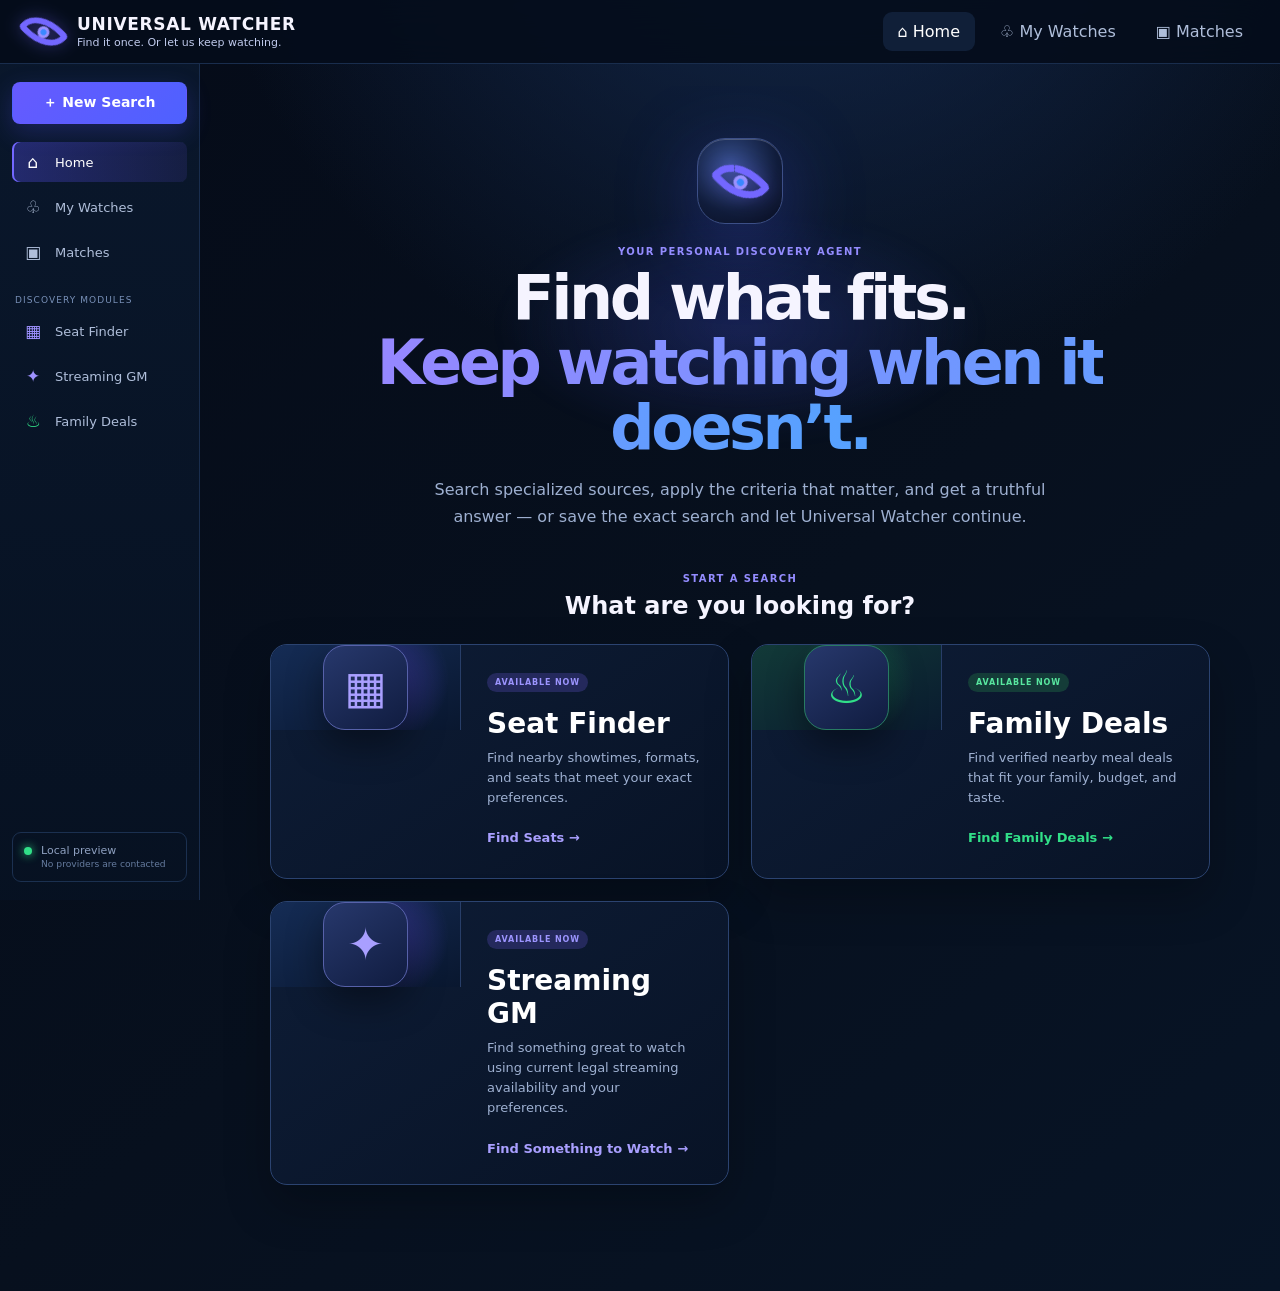
==== web/index.html @ 1ffe2b26 "Bust stale Family Deals frontend cache" ====
<!doctype html>
<html lang="en">
<head>
  <meta charset="utf-8"><meta name="viewport" content="width=device-width, initial-scale=1">
  <meta name="description" content="Universal Watcher — find it once, or let us keep watching"><title>Universal Watcher</title>
  <link rel="stylesheet" href="styles.css"><script src="app.js?v=20261004-2100" defer></script>
</head>
<body>
  <a class="skip-link" href="#main-content">Skip to main content</a>
  <header class="topbar">
    <button class="brand" type="button" data-view="home" aria-label="Universal Watcher home"><span class="eye-mark" aria-hidden="true"><span></span></span><span><strong>UNIVERSAL WATCHER</strong><small>Find it once. Or let us keep watching.</small></span></button>
    <nav class="topnav" aria-label="Primary navigation"><button class="topnav-item is-active" type="button" data-view="home">⌂ Home</button><button class="topnav-item" type="button" data-view="watches">♧ My Watches</button><button class="topnav-item" type="button" data-view="matches">▣ Matches</button></nav>
    <button class="icon-button mobile-menu" type="button" aria-label="Open navigation" data-mobile-menu>☰</button>
  </header>
  <div class="app-shell">
    <aside class="sidebar" aria-label="Module navigation">
      <button class="button button-primary new-watch" type="button" data-view="home">＋ New Search</button>
      <nav class="side-links" aria-label="Views"><button class="side-link is-active" type="button" data-view="home"><span>⌂</span> Home</button><button class="side-link" type="button" data-view="watches"><span>♧</span> My Watches</button><button class="side-link" type="button" data-view="matches"><span>▣</span> Matches</button></nav>
      <p class="side-label">DISCOVERY MODULES</p>
      <nav class="side-links module-links" aria-label="Discovery modules"><button class="side-link" type="button" data-view="movies"><span class="module-glyph movie-glyph">▦</span> Seat Finder</button><button class="side-link" type="button" data-view="movie-gm"><span class="module-glyph movie-glyph">✦</span> Streaming GM</button><button class="side-link" type="button" data-view="family-deals"><span class="module-glyph family-glyph">♨</span> Family Deals</button></nav>
      <div class="sidebar-note"><span class="status-dot"></span><span>Local preview<br><small>No providers are contacted</small></span></div>
    </aside>
    <main id="main-content" class="main-content">
      <section class="view is-visible" data-page="home" aria-labelledby="home-title">
        <div class="home-hero"><div class="hero-orb" aria-hidden="true"><span class="eye-mark"><span></span></span></div><p class="eyebrow">YOUR PERSONAL DISCOVERY AGENT</p><h1 id="home-title">Find what fits.<br><span>Keep watching when it doesn’t.</span></h1><p>Search specialized sources, apply the criteria that matter, and get a truthful answer — or save the exact search and let Universal Watcher continue.</p></div>
        <section class="home-modules" aria-labelledby="choose-module-title"><div class="section-heading centered"><p class="eyebrow">START A SEARCH</p><h2 id="choose-module-title">What are you looking for?</h2></div><div class="home-module-grid">
          <button class="home-module-card movies-card" type="button" data-view="movies"><span class="home-module-art" aria-hidden="true"><span class="film-icon">▦</span></span><span class="home-module-copy"><span class="availability">AVAILABLE NOW</span><strong>Seat Finder</strong><small>Find nearby showtimes, formats, and seats that meet your exact preferences.</small><b>Find Seats <span>→</span></b></span></button>
          <button class="home-module-card deals-card" type="button" data-view="family-deals"><span class="home-module-art" aria-hidden="true"><span class="deal-icon">♨</span></span><span class="home-module-copy"><span class="availability">AVAILABLE NOW</span><strong>Family Deals</strong><small>Find verified nearby meal deals that fit your family, budget, and taste.</small><b>Find Family Deals <span>→</span></b></span></button>
          <button class="home-module-card streaming-gm-card" type="button" data-view="movie-gm"><span class="home-module-art" aria-hidden="true"><span class="film-icon">✦</span></span><span class="home-module-copy"><span class="availability">AVAILABLE NOW</span><strong>Streaming GM</strong><small>Find something great to watch using current legal streaming availability and your preferences.</small><b>Find Something to Watch <span>→</span></b></span></button>
        </div></section>
        <section id="home-watch-section" class="conditional-section" hidden aria-labelledby="home-watches-title"><div class="section-heading"><p class="eyebrow">STILL LOOKING</p><h2 id="home-watches-title">Active Watches</h2></div><div id="home-watch-list" class="compact-list"></div></section>
        <section id="home-result-section" class="conditional-section" hidden aria-labelledby="home-results-title"><div class="section-heading"><p class="eyebrow">JUST FOUND</p><h2 id="home-results-title">Recent Results</h2></div><div id="home-result-list" class="compact-list"></div></section>
      </section>
      <section class="view" data-page="movie-gm" aria-labelledby="movie-gm-page-title">
  <header class="page-header"><span class="page-icon movie-glyph">✦</span><div><p class="eyebrow">STREAMING GM</p><h1 id="movie-gm-page-title">Streaming GM</h1><p>Find something great to watch. Movie GM ranks legal streaming options using quality, household fit, availability, and your feedback.</p></div></header>
  <section class="movie-gm-panel" aria-labelledby="movie-gm-title">
  <div class="movie-gm-heading"><div><p class="eyebrow">STREAMING GM</p><h2 id="movie-gm-title">Find something to watch</h2><p>Search current legal streaming offers, apply household fit, and separate confirmed upcoming releases.</p></div><div class="movie-gm-modes" role="group" aria-label="Movie search mode"><button type="button" class="gm-mode is-active" data-gm-mode="everyone">Everyone</button><button type="button" class="gm-mode" data-gm-mode="kids">Kids</button><button type="button" class="gm-mode" data-gm-mode="tonight">Tonight</button></div></div>
  <form id="movie-gm-form" class="movie-gm-search">
    <button class="button button-primary gm-pick-button" type="submit">✦ &nbsp; Find Me Something Good</button>
    <details class="gm-specific-search">
      <summary>Looking for something specific?</summary>
      <div class="gm-specific-row">
        <label class="field icon-field"><span>⌕</span><input id="movie-gm-query" type="search" placeholder="Movie title, actor, genre, or keyword" aria-label="Specific movie search"></label>
        <button class="button button-outline" type="submit">Search</button>
      </div>
    </details>
  </form>
  <details class="gm-household-settings">
    <summary><span>⚙ Household &amp; learning</span><small>Optional. Movie GM learns from your feedback.</small></summary>
    <div class="gm-household-body">
      <div class="gm-learning-summary" id="gm-learning-summary">No feedback yet. Rate a movie after a recommendation and Movie GM will learn from it.</div>
      <form id="gm-viewer-form" class="gm-viewer-form">
        <div class="gm-viewer-grid">
          <label class="field">Name<input id="gm-viewer-name" type="text" maxlength="120" placeholder="e.g. Adult 1"></label>
          <label class="field">Weight<input id="gm-viewer-weight" type="number" min="0" max="10" step="0.1" value="1"></label>
          <label class="field gm-span-2">Likes / genres<input id="gm-viewer-preferred-genres" type="text" placeholder="Comedy, animation, adventure"></label>
          <label class="field gm-span-2">Avoids / genres<input id="gm-viewer-disliked-genres" type="text" placeholder="Horror, very scary"></label>
          <label class="field gm-span-2">Likes / keywords<input id="gm-viewer-preferred-keywords" type="text" placeholder="superheroes, animals, racing"></label>
          <label class="field gm-span-2">Avoids / keywords<input id="gm-viewer-disliked-keywords" type="text" placeholder="gore, bleak"></label>
          <label class="field">Min runtime<input id="gm-viewer-runtime-min" type="number" min="1" max="600" placeholder="Optional"></label>
          <label class="field">Max runtime<input id="gm-viewer-runtime-max" type="number" min="1" max="600" placeholder="Optional"></label>
        </div>
        <button class="button button-outline" type="submit">Save household profile</button>
      </form>
      <div id="gm-viewer-list" class="gm-viewer-list"></div>
    </div>
  </details>
  <div id="movie-gm-status" class="movie-gm-status" role="status" aria-live="polite">Ready. Let Streaming GM find something for you.</div>
  <section id="movie-gm-results" class="movie-gm-results" hidden aria-live="polite"></section>
</section>
        
</section>
<section class="view" data-page="movies" aria-labelledby="movies-title">
        <header class="page-header"><span class="page-icon movie-glyph">▦</span><div><h1 id="movies-title">Seat Finder</h1><p>Find showtimes, formats, and seats that meet your exact preferences.</p></div><button class="button button-quiet how-button" type="button" data-help>ⓘ &nbsp; How It Works</button></header>
        <div id="movie-preview-banner" class="offline-banner" role="status"><span>◷</span><div><strong>Preview mode — theater search is separate from Movie GM</strong><small>The Movie GM streaming engine can run independently. AMC theater search remains a separate provider path.</small></div></div><form id="movie-search-form" class="movie-workspace">
          <div class="movie-columns"><div class="workflow-column">
            <article class="workflow-card"><header class="workflow-heading"><span>1</span><div><h2>Choose the Movie</h2><p>Search for a movie that’s playing near you.</p></div></header><div class="input-action-row"><label class="field icon-field"><span>⌕</span><input id="movie-title" name="movie" value="The Odyssey" autocomplete="off" aria-label="Movie title"></label><button class="button button-outline" type="button" data-preview-action="movies">⌕ &nbsp; Find Movies</button></div><div class="selection-preview"><div class="poster-placeholder" aria-hidden="true">THE<br>ODYSSEY</div><div><strong id="selected-movie-title">The Odyssey</strong><span class="now-badge">Title entered</span><small>Editable title · fuzzy matching stays in the protected engine</small></div></div></article>
            <article class="workflow-card"><header class="workflow-heading"><span>2</span><div><h2>Choose Where</h2><p>Find theaters near a location and select which ones to search.</p></div></header><div class="input-action-row"><label class="field icon-field"><span>⌖</span><input id="movie-location" name="location" value="West Hills, CA" aria-label="Location"></label><button class="button button-outline" type="button" data-location>⌖ &nbsp; Use My Location</button></div><div class="two-fields"><label>Radius<select id="movie-radius" name="radius"><option>5 miles</option><option>10 miles</option><option selected>30 miles</option><option>50 miles</option></select></label><label>Format<select id="movie-format" name="format"><option selected>Any Format</option><option>IMAX</option><option>IMAX 70MM</option><option>70MM</option><option>Dolby Cinema</option><option>3D</option><option>Standard</option></select></label></div><button class="button button-wide button-outline" type="button" data-preview-action="theaters">⌕ &nbsp; Find Theaters</button><div class="theater-heading"><strong>Select Theaters <span>(4 saved locally)</span></strong><button type="button" data-select-all>☑ Select All</button></div><div class="theater-list" id="theater-list"><label><input type="checkbox" name="theaters" value="AMC Topanga 12" checked><span>AMC Topanga 12</span><small>0.8 mi</small></label><label><input type="checkbox" name="theaters" value="AMC Fallbrook 7" checked><span>AMC Fallbrook 7</span><small>3.2 mi</small></label><label><input type="checkbox" name="theaters" value="AMC Burbank 16" checked><span>AMC Burbank 16</span><small>16.4 mi</small></label><label><input type="checkbox" name="theaters" value="AMC Universal CityWalk 19" checked><span>AMC Universal CityWalk 19</span><small>18.4 mi</small></label></div></article>
          </div><div class="workflow-column">
            <article class="workflow-card"><header class="workflow-heading"><span>3</span><div><h2>Choose When</h2><p>Pick the dates and time window to check.</p></div></header><fieldset class="radio-stack" id="date-mode"><legend class="sr-only">Date mode</legend><label><input type="radio" name="date-mode" value="Today"> Today</label><label><input type="radio" name="date-mode" value="Tomorrow"> Tomorrow</label><label><input type="radio" name="date-mode" value="Next best available" checked> Next best available date</label><label class="radio-with-field"><input type="radio" name="date-mode" value="Specific date"> Specific date <input type="date" id="specific-date" aria-label="Specific date"></label><label class="radio-with-range"><input type="radio" name="date-mode" value="Date range"> Date range <span><input type="date" id="date-from" aria-label="Date range start"><input type="date" id="date-to" aria-label="Date range end"></span></label></fieldset><div class="time-fields"><label>After<input id="earliest-time" type="time" value="13:00"></label><label>Before<input id="latest-time" type="time" value="19:15"></label></div></article>
            <article class="workflow-card"><header class="workflow-heading"><span>4</span><div><h2>Seat Preferences</h2><p>Tell us what makes a good seat for you.</p></div></header><div class="two-fields"><label>Seats together<select id="seat-count"><option>1</option><option>2</option><option>3</option><option selected>4</option><option>5</option><option>6</option><option>7</option><option>8</option></select></label><label>Minimum row<input id="minimum-row" type="text" value="5" maxlength="3"></label></div></article>
            <article class="workflow-card more-card"><header class="workflow-heading"><span>5</span><div><h2>More Options</h2><p>Fine-tune your search (optional).</p></div></header><details><summary><span>Format Preferences</span><small>Any supported format</small></summary><p>Choose a preferred format above. The protected engine keeps its exact format classification.</p></details><details><summary><span>Priorities</span><small>Better row, time, distance, center</small></summary><div class="priority-grid"><label><input type="checkbox" checked> Prefer better rows</label><label><input type="checkbox" checked> Prefer center seats</label><label><input type="checkbox" checked> Prefer earlier times</label><label><input type="checkbox" checked> Prefer nearby theaters</label></div></details><details><summary><span>Advanced Options</span><small>Distance and theater exclusions</small></summary><label class="stacked-field">Exclude theaters<input id="excluded-theaters" type="text" placeholder="Optional theater names"></label></details></article>
          </div></div>
          <aside class="search-summary" aria-labelledby="summary-title"><header><h2 id="summary-title">Your Search</h2><button type="button" data-focus-first>✎ Edit</button></header><dl><div><dt>Movie</dt><dd id="summary-movie">The Odyssey</dd></div><div><dt>Location</dt><dd id="summary-location">West Hills, CA (30 miles)</dd></div><div><dt>Theaters</dt><dd id="summary-theaters">4 selected</dd></div><div><dt>Date</dt><dd id="summary-date">Next best available date</dd></div><div><dt>Time Window</dt><dd id="summary-time">1:00 PM – 7:15 PM</dd></div><div><dt>Seats</dt><dd id="summary-seats">4 together (min row 5)</dd></div><div><dt>Format</dt><dd id="summary-format">Any Format</dd></div></dl><button class="button button-primary button-wide" type="submit">⌕ &nbsp; Search for Seats</button><button class="button button-watch button-wide" type="button" data-save-watch>♧ &nbsp; Save as Watch</button><p>Save these exact criteria. No provider checks run in this preview.</p></aside>
        </form><section id="movie-preview-result" class="preview-result" hidden aria-live="polite"></section>
      </section>
      <section class="view" data-page="family-deals" aria-labelledby="deals-title">
        <header class="page-header"><span class="page-icon family-glyph">♨</span><div><h1 id="deals-title">Family Deals</h1><p>Find actual nearby meal deals for your whole party, with prices and source evidence.</p></div></header>
        <div id="family-deals-preview-banner" class="offline-banner" role="status"><span>◷</span><div><strong>Live cloud checking is not connected</strong><small>This notice disappears when the Universal Watcher production API is connected. Searches then run in the cloud, not on your phone.</small></div></div>
        <form id="deal-search-form" class="deal-workspace">
          <div class="deal-columns">
            <article class="workflow-card"><header class="workflow-heading"><span>1</span><div><h2>Where should we look?</h2><p>Search the full selected radius. Coverage will be reported when live checking is connected.</p></div></header>
              <label class="stack-label" for="deal-location">Address, city, or ZIP</label><div class="input-action-row"><input id="deal-location" name="location" type="text" autocomplete="street-address" placeholder="e.g. West Hills, CA or 91304" required><button class="button button-outline" type="button" data-deal-location>⌖ &nbsp; Use My Location</button></div>
              <label class="stack-label" for="deal-radius">Search radius</label><div class="range-row"><input id="deal-radius" name="radius_miles" type="number" min="1" step="1" value="7" required><span>miles</span><small>No arbitrary restaurant limit</small></div>
            </article>
            <article class="workflow-card"><header class="workflow-heading"><span>2</span><div><h2>Who are we feeding?</h2><p>Set the minimum number of people and your maximum total meal price.</p></div></header>
              <div class="deal-two-fields"><label>People to feed<select id="deal-party-size" name="party_size"><option>4</option><option>5</option><option>6</option><option>7</option><option>8</option><option>9</option><option>10</option></select></label><label>Maximum total price ($)<input id="deal-budget" name="max_total_price" type="number" min="0.01" step="0.01" placeholder="e.g. 50.00" required></label></div>
              <p class="field-note">A deal must have a defensible total price and enough food for everyone selected.</p>
            </article>
            <article class="workflow-card"><header class="workflow-heading"><span>3</span><div><h2>What sounds good?</h2><p>Select any combination of cuisines, or leave them all unchecked for any cuisine.</p></div></header>
              <fieldset class="cuisine-grid"><legend>Cuisine</legend><label><input type="checkbox" name="deal-cuisine" value="pizza_italian"> Pizza / Italian</label><label><input type="checkbox" name="deal-cuisine" value="mexican_latin"> Mexican / Latin</label><label><input type="checkbox" name="deal-cuisine" value="asian"> Asian</label><label><input type="checkbox" name="deal-cuisine" value="american"> American</label><label><input type="checkbox" name="deal-cuisine" value="bbq"> BBQ</label><label><input type="checkbox" name="deal-cuisine" value="mediterranean"> Mediterranean</label><label><input type="checkbox" name="deal-cuisine" value="indian"> Indian</label><label><input type="checkbox" name="deal-cuisine" value="seafood"> Seafood</label><label><input type="checkbox" name="deal-cuisine" value="other_unknown"> Other / unknown</label></fieldset>
            </article>
            <article class="workflow-card"><header class="workflow-heading"><span>4</span><div><h2>Fine-tune the search</h2><p>Restaurant type and dinner availability are checked against evidence.</p></div></header>
              <label class="stack-label" for="deal-restaurant-type">Restaurant type</label><select id="deal-restaurant-type" name="restaurant_type"><option value="any">Any</option><option value="independent_local">Independent + local</option><option value="independent">Independent only</option><option value="chains">Chains only</option></select>
              <label class="check-row"><input id="deal-open-tonight" type="checkbox" name="open_tonight"> Open tonight for dinner only</label><p class="field-note">Unknown classification or hours will be identified as uncertain, never guessed.</p>
            </article>
          </div>
          <div class="deal-actions">
            <button class="button button-primary" type="submit">⌕ &nbsp; Find Family Deals</button>
            <button class="button button-watch" type="button" data-save-deal-watch>♧ &nbsp; Save this Search</button>
          </div>
        </form>
        <section id="deal-preview-result" class="preview-result" hidden aria-live="polite"></section>
      </section>
      <section class="view" data-page="watches" aria-labelledby="watches-title"><header class="page-header"><span class="page-icon">♧</span><div><h1 id="watches-title">My Watches</h1><p>Local preview drafts of searches you configured. Scheduled checks are not running.</p></div></header><div id="watch-list" class="full-list empty-state"><span>♧</span><h2>No watches yet</h2><p>Save a search and its exact criteria will appear here as a preview draft.</p><button class="button button-primary" type="button" data-view="home">Start a Search</button></div></section>
      <section class="view" data-page="matches" aria-labelledby="matches-title"><header class="page-header"><span class="page-icon">▣</span><div><h1 id="matches-title">Matches</h1><p>Qualifying results and the evidence behind them.</p></div></header><div id="result-list" class="full-list empty-state"><span>✓</span><h2>No verified matches yet</h2><p>Nothing is invented in preview mode. Real results will appear only after a proven adapter publishes them.</p></div></section>
    </main>
  </div><div id="toast" class="toast" role="status" aria-live="polite"></div>
</body></html>
---- web/styles.css ----
:root{color-scheme:dark;--bg:#050b18;--bg2:#081426;--panel:#0b1930;--panel2:#0d1e38;--line:#20365b;--text:#f5f4ff;--muted:#9eb0d1;--purple:#7367ff;--purple2:#9c72ff;--blue:#3988ff;--green:#31df88;--green2:#163e36;--warning:#efb55a;font-family:Inter,ui-sans-serif,system-ui,-apple-system,BlinkMacSystemFont,"Segoe UI",sans-serif}*{box-sizing:border-box}html{scroll-behavior:smooth}body{margin:0;color:var(--text);background:radial-gradient(circle at 62% -15%,#152b51 0,transparent 36%),linear-gradient(140deg,var(--bg),#07101e 54%,#071426);min-height:100vh}button,input,select{font:inherit}button{cursor:pointer}.skip-link{position:fixed;left:1rem;top:-5rem;z-index:100;padding:.75rem 1rem;color:#fff;background:var(--purple);border-radius:.6rem}.skip-link:focus{top:1rem}.sr-only{position:absolute;width:1px;height:1px;padding:0;margin:-1px;overflow:hidden;clip:rect(0,0,0,0);white-space:nowrap;border:0}.topbar{position:sticky;top:0;z-index:20;display:grid;grid-template-columns:280px 1fr auto;align-items:center;height:64px;padding:0 22px;background:rgba(5,13,27,.9);border-bottom:1px solid #192d4d;backdrop-filter:blur(18px)}.brand{display:flex;align-items:center;gap:12px;padding:0;color:var(--text);background:none;border:0;text-align:left}.brand strong,.brand small{display:block}.brand strong{font-size:17px;letter-spacing:.04em}.brand small{margin-top:2px;color:#c0cbed;font-size:11px}.eye-mark{position:relative;display:block;width:43px;height:29px;border:6px solid var(--purple);border-radius:80% 12%;transform:rotate(45deg);filter:drop-shadow(0 0 8px rgba(115,103,255,.4))}.eye-mark span{position:absolute;left:50%;top:50%;width:12px;height:12px;background:var(--blue);border:3px solid #9a91ff;border-radius:50%;transform:translate(-50%,-50%)}.topnav{display:flex;justify-content:flex-end;gap:10px}.topnav-item,.side-link{color:#afbeda;background:transparent;border:0}.topnav-item{padding:10px 15px;border-radius:9px}.topnav-item:hover,.topnav-item.is-active{color:#fff;background:#101f38}.icon-button{color:#fff;background:transparent;border:1px solid var(--line);border-radius:8px}.mobile-menu{display:none;padding:8px 10px}.app-shell{display:grid;grid-template-columns:200px minmax(0,1fr);min-height:calc(100vh - 64px)}.sidebar{position:sticky;top:64px;align-self:start;display:flex;flex-direction:column;min-height:calc(100vh - 64px);padding:18px 12px;background:linear-gradient(180deg,rgba(10,24,44,.96),rgba(7,18,34,.96));border-right:1px solid #192d4d}.button{padding:11px 15px;color:#fff;border-radius:8px;border:1px solid transparent;font-weight:750;transition:.18s ease}.button:hover{transform:translateY(-1px);filter:brightness(1.1)}.button-primary{background:linear-gradient(135deg,#665aff,#4e61ff);box-shadow:0 8px 24px rgba(83,78,255,.24)}.new-watch{width:100%;font-size:14px}.side-links{display:grid;gap:5px;margin-top:18px}.side-link{display:flex;align-items:center;gap:12px;width:100%;padding:10px 11px;border-radius:7px;text-align:left;font-size:13px}.side-link>span{width:20px;font-size:17px;text-align:center}.side-link:hover,.side-link.is-active{color:#fff;background:linear-gradient(90deg,rgba(91,83,255,.32),rgba(77,66,182,.18));box-shadow:inset 2px 0 var(--purple)}.side-label{margin:23px 3px 6px;color:#7890b8;font-size:9px;letter-spacing:.12em}.module-links{margin-top:0}.module-glyph{color:#9e92ff}.family-glyph{color:var(--green)}.sidebar-note{display:flex;align-items:flex-start;gap:9px;margin-top:auto;padding:11px;color:#8ea0c0;border:1px solid #1b3050;border-radius:9px;font-size:11px}.sidebar-note small{color:#657b9f}.status-dot{width:8px;height:8px;margin-top:3px;background:var(--green);border-radius:50%;box-shadow:0 0 10px var(--green)}.main-content{min-width:0;padding:22px clamp(16px,2.2vw,34px) 54px}.view{display:none;max-width:1280px;margin:0 auto}.view.is-visible{display:block;animation:fade .2s ease}@keyframes fade{from{opacity:.4;transform:translateY(3px)}}h1,h2,p{margin-top:0}.eyebrow{margin-bottom:8px;color:#948cff;font-size:10px;font-weight:800;letter-spacing:.14em}.home-hero{position:relative;display:grid;place-items:center;min-height:330px;padding:52px 20px 38px;overflow:hidden;text-align:center}.home-hero:before{content:"";position:absolute;width:540px;height:260px;background:radial-gradient(ellipse,rgba(78,91,255,.22),transparent 64%);filter:blur(8px)}.hero-orb{position:relative;display:grid;place-items:center;width:86px;height:86px;margin-bottom:22px;background:radial-gradient(circle at 38% 30%,#334c88,#101c3b 60%,#090e22);border:1px solid #3c4f87;border-radius:28px;box-shadow:0 18px 80px rgba(74,86,255,.35),inset 0 1px rgba(255,255,255,.2)}.hero-orb .eye-mark{transform:rotate(45deg) scale(1.2)}.home-hero>*{z-index:1}.home-hero h1{margin-bottom:17px;font-size:clamp(35px,5vw,62px);line-height:1.05;letter-spacing:-.055em}.home-hero h1 span{background:linear-gradient(90deg,#9687ff,#55a2ff);-webkit-background-clip:text;color:transparent}.home-hero>p:last-child{max-width:650px;margin-bottom:0;color:var(--muted);font-size:16px;line-height:1.65}.section-heading h2{margin-bottom:0;font-size:24px}.centered{text-align:center}.home-modules{padding:5px 0 28px}.home-module-grid{display:grid;grid-template-columns:1fr 1fr;gap:22px;max-width:940px;margin:24px auto}.home-module-card{display:grid;grid-template-columns:190px 1fr;min-height:235px;padding:0;overflow:hidden;color:#fff;background:linear-gradient(145deg,rgba(14,29,55,.96),rgba(8,19,38,.96));border:1px solid #2b4370;border-radius:17px;text-align:left;box-shadow:0 20px 45px rgba(0,0,0,.25);transition:.2s ease}.home-module-card:hover{transform:translateY(-4px);border-color:#6d64ee;box-shadow:0 22px 60px rgba(35,43,112,.3)}.home-module-art{display:grid;place-items:center;background:radial-gradient(circle at 60% 40%,rgba(106,82,255,.42),transparent 52%),linear-gradient(155deg,#152c55,#09172f);border-right:1px solid #283e68}.deals-card .home-module-art{background:radial-gradient(circle at 55% 40%,rgba(45,223,136,.28),transparent 50%),linear-gradient(155deg,#123a38,#0a1b2f)}.film-icon,.deal-icon{display:grid;place-items:center;width:85px;height:85px;color:#a99fff;background:linear-gradient(145deg,#27386c,#101c40);border:1px solid #5761a9;border-radius:22px;box-shadow:0 15px 36px rgba(0,0,0,.4);font-size:45px}.deal-icon{color:var(--green);border-color:#287b62}.home-module-copy{display:flex;flex-direction:column;align-items:flex-start;padding:28px 26px}.availability{padding:5px 8px;color:#9d95ff;background:#24295c;border-radius:999px;font-size:8px;font-weight:800;letter-spacing:.11em}.deals-card .availability{color:#59e8a0;background:#143c38}.home-module-copy strong{margin-top:15px;font-size:28px}.home-module-copy small{margin:8px 0 auto;color:var(--muted);font-size:13px;line-height:1.55}.home-module-copy b{margin-top:22px;color:#a99fff;font-size:13px}.deals-card .home-module-copy b{color:var(--green)}.conditional-section{max-width:940px;margin:28px auto}.page-header{display:flex;align-items:center;gap:14px;margin-bottom:14px}.page-header h1{margin-bottom:2px;font-size:25px;letter-spacing:-.03em}.page-header p{margin:0;color:var(--muted);font-size:13px}.page-icon{display:grid;place-items:center;width:45px;height:45px;flex:0 0 auto;color:#aca1ff;background:linear-gradient(145deg,#25366c,#111f42);border:1px solid #334d80;border-radius:10px;font-size:25px;box-shadow:0 8px 20px rgba(0,0,0,.25)}.page-header .how-button{margin-left:auto}.button-quiet,.button-outline,.button-watch{color:#b9b3ff;background:#0b1830;border-color:#4a4c91}.offline-banner{display:flex;align-items:center;gap:11px;margin:0 0 12px;padding:10px 13px;color:#edc781;background:rgba(84,55,21,.22);border:1px solid #5e4829;border-radius:9px}.offline-banner>span{font-size:20px}.offline-banner strong,.offline-banner small{display:block}.offline-banner strong{font-size:12px}.offline-banner small{margin-top:2px;color:#b9a27d;font-size:10px}.movie-workspace{display:grid;grid-template-columns:minmax(0,1fr) 245px;gap:12px}.movie-columns{display:grid;grid-template-columns:1.15fr .9fr;gap:11px}.workflow-column{display:grid;align-content:start;gap:11px}.workflow-card,.search-summary,.preview-result,.coming-panel,.full-list{background:linear-gradient(145deg,rgba(12,28,52,.96),rgba(7,19,38,.97));border:1px solid #29446f;border-radius:11px;box-shadow:0 11px 28px rgba(0,0,0,.23),inset 0 1px rgba(255,255,255,.02)}.workflow-card{padding:14px}.workflow-heading{display:flex;gap:10px;align-items:flex-start;margin-bottom:12px}.workflow-heading>span{display:grid;place-items:center;width:31px;height:31px;flex:0 0 auto;color:#10132b;background:linear-gradient(145deg,#d1c8ff,#7269ff);border-radius:50%;font-weight:850;box-shadow:0 0 18px rgba(116,105,255,.35)}.workflow-heading h2{margin:2px 0 2px;font-size:14px}.workflow-heading p{margin:0;color:var(--muted);font-size:10px}.input-action-row{display:grid;grid-template-columns:1fr auto;gap:9px}.field{display:flex;align-items:center;gap:7px;padding-left:10px;background:#0d1c34;border:1px solid #365077;border-radius:7px}.field:focus-within{border-color:#8076ff;box-shadow:0 0 0 2px rgba(107,93,255,.14)}.field span{color:#b4c2df}.field input{border:0}.workflow-card input,.workflow-card select{min-width:0;padding:9px 10px;color:#e9edff;background:#0d1c34;border:1px solid #365077;border-radius:7px;outline:0}.workflow-card select{appearance:auto}.workflow-card input:focus,.workflow-card select:focus{border-color:#8178ff;box-shadow:0 0 0 2px rgba(107,93,255,.15)}.icon-field input{width:100%;padding-left:0;background:transparent}.button-outline{padding:9px 13px;font-size:11px}.selection-preview{display:flex;align-items:center;gap:11px;margin-top:10px;padding:10px;background:linear-gradient(90deg,#122341,#0c1b33);border-top:1px solid #253e65;border-radius:0 0 7px 7px}.poster-placeholder{display:grid;place-items:center;width:53px;height:70px;flex:0 0 auto;color:#d3d8e8;background:linear-gradient(#365075,#192541);border:1px solid #49648b;border-radius:5px;font-size:8px;letter-spacing:.12em;text-align:center}.selection-preview strong,.selection-preview small{display:block}.selection-preview strong{display:inline;font-size:13px}.selection-preview small{margin-top:6px;color:#91a6c9;font-size:9px}.now-badge{margin-left:8px;padding:3px 6px;color:#48e89c;background:#123c37;border-radius:999px;font-size:8px}.two-fields,.time-fields{display:grid;grid-template-columns:1fr 1fr;gap:10px;margin-top:10px}.two-fields label,.time-fields label,.stacked-field{display:grid;grid-template-columns:auto 1fr;align-items:center;gap:8px;color:#c8d2e7;font-size:10px}.two-fields select,.two-fields input,.time-fields input{width:100%}.button-wide{width:100%;margin-top:10px}.theater-heading{display:flex;justify-content:space-between;align-items:center;margin:13px 0 5px;font-size:10px}.theater-heading strong span{color:#7e94b8;font-weight:500}.theater-heading button,.search-summary header button{padding:0;color:#a69dff;background:none;border:0;font-size:9px}.theater-list{display:grid}.theater-list label{display:grid;grid-template-columns:auto 1fr auto;align-items:center;gap:8px;padding:7px 7px;color:#c6d3ea;border-bottom:1px solid rgba(39,62,98,.6);font-size:10px}.theater-list label:has(input:checked){background:linear-gradient(90deg,rgba(76,79,188,.22),transparent)}.theater-list small{color:#8ca1c4}.theater-list input{width:15px;height:15px;padding:0;accent-color:#6b63ff}.radio-stack{display:grid;gap:8px;padding:0;border:0;color:#d5def1;font-size:11px}.radio-stack>label{display:flex;align-items:center;gap:7px;min-height:21px}.radio-stack input[type=radio]{width:15px;height:15px;padding:0;accent-color:#7468ff}.radio-with-field>input:last-child{width:135px;margin-left:auto}.radio-with-range{align-items:flex-start!important}.radio-with-range>span{display:grid;gap:5px;width:135px;margin-left:auto}.radio-with-range input[type=date]{width:100%}.time-fields{margin-top:12px}.more-card details{margin-top:6px;background:#11233f;border-radius:7px}.more-card summary{display:grid;grid-template-columns:1fr auto;padding:9px 11px;font-size:10px;cursor:pointer}.more-card summary small{color:#91a4c6}.more-card details>p,.priority-grid,.stacked-field{margin:0;padding:4px 11px 11px;color:var(--muted);font-size:9px;line-height:1.5}.priority-grid{display:grid;grid-template-columns:1fr 1fr;gap:7px}.priority-grid input{padding:0;accent-color:#7468ff}.search-summary{position:sticky;top:78px;align-self:start;padding:14px}.search-summary header{display:flex;justify-content:space-between;align-items:center;padding-bottom:11px;border-bottom:1px solid #27405f}.search-summary h2{margin:0;font-size:14px}.search-summary dl{margin:0}.search-summary dl>div{position:relative;padding:10px 0 10px 22px;border-bottom:1px solid #253b5b}.search-summary dl>div:before{content:"◇";position:absolute;left:2px;top:12px;color:#958cff}.search-summary dt{color:#eef1ff;font-size:9px;font-weight:700}.search-summary dd{margin:3px 0 0;color:#9eb4db;font-size:9px;line-height:1.35}.search-summary .button{margin-top:13px}.button-watch{background:transparent}.search-summary>p{margin:9px 5px 0;color:#8fa3c5;font-size:9px;line-height:1.5;text-align:center}.preview-result{display:flex;align-items:center;gap:16px;margin-top:12px;padding:18px}.preview-result[hidden]{display:none}.preview-result h2{margin-bottom:4px}.preview-result p:last-child{margin:0;color:var(--muted);font-size:12px;line-height:1.5}.preview-result .button{margin-left:auto;flex:0 0 auto}.result-state-icon{display:grid;place-items:center;width:46px;height:46px;color:var(--warning);background:#3b2c1d;border-radius:12px}.coming-panel,.empty-state{display:grid;place-items:center;min-height:390px;padding:48px;text-align:center}.coming-panel p,.empty-state p{max-width:540px;color:var(--muted);line-height:1.65}.full-list{padding:14px}.compact-list{margin-top:12px;background:#0a182e;border:1px solid var(--line);border-radius:12px}.watch-item{display:grid;grid-template-columns:auto minmax(0,1fr) auto auto;align-items:center;gap:12px;padding:13px;border-bottom:1px solid #223957}.watch-item:last-child{border-bottom:0}.watch-item .page-icon{width:36px;height:36px;font-size:19px}.watch-item strong,.watch-item small{display:block}.watch-item strong{font-size:13px}.watch-item small{margin-top:3px;color:var(--muted);font-size:10px}.watch-status,.result-badge{padding:5px 8px;color:#aaa3ff;background:#242855;border-radius:999px;font-size:9px;font-weight:800}.watch-status-active{color:var(--green);background:var(--green2)}.watch-status-paused{color:#efc66e;background:#3b2f1c}.watch-status-completed{color:#8fa2c2;background:#17253b}.watch-actions{display:flex;gap:5px}.watch-actions button{padding:5px 8px;color:#b7b0ff;background:transparent;border:1px solid #494b88;border-radius:5px;font-size:9px}.result-match{color:var(--green);background:var(--green2)}.result-unavailable,.result-error{color:#efc66e;background:#3b2f1c}.toast{position:fixed;right:22px;bottom:22px;z-index:50;max-width:360px;padding:12px 16px;color:#eef2ff;background:#142747;border:1px solid #49608a;border-radius:9px;box-shadow:0 14px 45px rgba(0,0,0,.45);font-size:12px;opacity:0;transform:translateY(10px);pointer-events:none;transition:.2s}.toast.is-visible{opacity:1;transform:none}
@media(max-width:1050px){.movie-workspace{grid-template-columns:1fr}.search-summary{position:static}.home-module-grid{max-width:780px}.home-module-card{grid-template-columns:140px 1fr}}
/* Family Deals shares the Movies surface system while keeping its own search hierarchy. */
.deal-workspace{display:grid;grid-template-columns:minmax(0,1fr) 270px;gap:12px;align-items:start}.deal-columns{display:grid;grid-template-columns:repeat(2,minmax(0,1fr));gap:12px}.deal-columns .workflow-card{min-height:185px}.deal-columns .workflow-heading>span{color:#061e23;background:linear-gradient(145deg,#91f6c3,#31df88);box-shadow:0 0 18px rgba(49,223,136,.24)}.deal-columns .workflow-card input:not([type=checkbox]),.deal-columns .workflow-card select{width:100%;min-width:0;padding:10px;color:#eef5ff;background:#0d1c34;border:1px solid #365077;border-radius:7px}.deal-columns .workflow-card input:focus,.deal-columns .workflow-card select:focus{outline:2px solid #31df88;outline-offset:1px}.stack-label{display:block;margin:13px 0 6px;color:#c9d7ec;font-size:11px;font-weight:700}.deal-columns .input-action-row{grid-template-columns:minmax(0,1fr) auto}.deal-columns .input-action-row button{white-space:nowrap}.range-row{display:flex;align-items:center;gap:9px}.range-row input{max-width:95px}.range-row>span{color:#d3e0f2;font-size:12px}.range-row small{margin-left:auto;color:var(--muted);font-size:10px}.deal-two-fields{display:grid;grid-template-columns:1fr 1fr;gap:12px}.deal-two-fields label{display:grid;gap:7px;color:#c9d7ec;font-size:11px;font-weight:700}.field-note{margin:12px 0 0;color:var(--muted);font-size:10px;line-height:1.5}.cuisine-grid{display:grid;grid-template-columns:repeat(3,minmax(0,1fr));gap:8px;padding:0;border:0}.cuisine-grid legend{margin-bottom:8px;color:#c9d7ec;font-size:11px;font-weight:700}.cuisine-grid label,.check-row{display:flex;align-items:center;gap:6px;padding:8px;color:#d2dfed;background:#102541;border:1px solid #2b4968;border-radius:7px;font-size:10px;cursor:pointer}.cuisine-grid label:has(input:checked),.check-row:has(input:checked){color:#dcffe9;background:#143b36;border-color:#31b978}.cuisine-grid input,.check-row input{flex:0 0 auto;accent-color:var(--green)}.check-row{margin-top:14px}.deal-summary dl>div:before{color:var(--green)}.deal-summary .button-primary{background:linear-gradient(135deg,#1baf72,#158f80);box-shadow:0 8px 24px rgba(20,151,110,.22)}
@media(max-width:1050px){.deal-workspace{grid-template-columns:1fr}}
@media(max-width:620px){.deal-columns{grid-template-columns:1fr}.cuisine-grid{grid-template-columns:repeat(2,minmax(0,1fr))}.deal-two-fields{grid-template-columns:1fr}}
@media(max-width:820px){.topbar{grid-template-columns:1fr auto}.topnav{display:none}.mobile-menu{display:block}.app-shell{display:block}.sidebar{display:none;position:fixed;inset:64px auto 0 0;z-index:19;width:220px}.menu-open .sidebar{display:flex}.main-content{padding-top:18px}.movie-columns{grid-template-columns:1fr}.home-module-grid{grid-template-columns:1fr}.home-module-card{grid-template-columns:160px 1fr}.home-hero{min-height:280px}}
@media(max-width:520px){.topbar{height:58px;padding:0 13px}.brand strong{font-size:13px}.brand small{font-size:9px}.eye-mark{transform:rotate(45deg) scale(.8);margin:-4px}.app-shell{min-height:calc(100vh - 58px)}.sidebar{top:58px}.main-content{padding:14px 11px 40px}.home-hero{padding:38px 5px 28px}.home-hero h1{font-size:37px}.home-module-card{grid-template-columns:1fr}.home-module-art{min-height:130px;border-right:0;border-bottom:1px solid #283e68}.page-header{align-items:flex-start}.page-header .how-button{display:none}.input-action-row{grid-template-columns:1fr}.two-fields,.time-fields{grid-template-columns:1fr}.radio-with-field,.radio-with-range{display:grid!important;grid-template-columns:auto 1fr}.radio-with-field>input:last-child,.radio-with-range>span{grid-column:1/-1;width:100%;margin:0}.preview-result{align-items:flex-start;flex-direction:column}.preview-result .button{margin-left:0}.watch-item{grid-template-columns:auto 1fr}.watch-status,.watch-actions{grid-column:2}}

/* Movie GM streaming search surface. */
.movie-gm-panel{margin:0 0 14px;padding:16px;background:linear-gradient(145deg,rgba(13,30,56,.98),rgba(7,18,36,.98));border:1px solid #365181;border-radius:12px;box-shadow:0 14px 34px rgba(0,0,0,.24)}
.movie-gm-heading{display:flex;justify-content:space-between;gap:18px;align-items:flex-start}.movie-gm-heading h2{margin:0 0 4px;font-size:21px}.movie-gm-heading p:not(.eyebrow){margin:0;color:var(--muted);font-size:11px;line-height:1.5}
.movie-gm-modes{display:flex;flex-wrap:wrap;gap:6px;justify-content:flex-end}.gm-mode{padding:8px 10px;color:#aebddd;background:#0b1930;border:1px solid #344b73;border-radius:7px;font-size:10px;font-weight:750}.gm-mode.is-active{color:#fff;background:#383474;border-color:#756bff;box-shadow:0 0 16px rgba(115,103,255,.2)}
.movie-gm-search{display:grid;grid-template-columns:1fr;gap:9px;margin-top:16px}.gm-pick-button{width:100%;min-height:48px;font-size:13px;letter-spacing:.01em}.gm-specific-search{margin-top:1px;border:1px solid #243d62;border-radius:8px;background:#09172c}.gm-specific-search summary{padding:9px 11px;color:#8fa5c9;font-size:9px;text-align:center;cursor:pointer}.gm-specific-search[open] summary{color:#b8b0ff;border-bottom:1px solid #243d62}.gm-specific-row{display:grid;grid-template-columns:minmax(0,1fr) auto;gap:8px;padding:9px}.gm-specific-row .field{min-height:36px}.gm-specific-row .button{font-size:10px}.movie-gm-status{margin-top:9px;padding:9px 11px;color:#9fb4d8;background:#09172c;border:1px solid #203a60;border-radius:7px;font-size:10px}
.movie-gm-results{margin-top:12px}.gm-summary{display:flex;flex-wrap:wrap;gap:8px 16px;padding:9px 11px;color:#9fb4d8;background:#09172c;border:1px solid #203a60;border-radius:7px;font-size:9px}.gm-summary strong{color:#eef2ff}.gm-source-warning{display:flex;gap:8px;margin-top:8px;padding:9px 11px;color:#efc781;background:rgba(84,55,21,.22);border:1px solid #5e4829;border-radius:7px;font-size:9px}.gm-source-warning span{color:#b9a27d}
.gm-card-grid{display:grid;grid-template-columns:repeat(2,minmax(0,1fr));gap:9px;margin-top:9px}.gm-card{padding:12px;background:#0a1930;border:1px solid #29456f;border-radius:9px}.gm-card header{display:flex;justify-content:space-between;gap:10px}.gm-card h3{margin:0 0 3px;font-size:15px}.gm-card header span{color:#8fa5c9;font-size:9px}.gm-score{display:grid;place-items:center;min-width:42px;height:34px;color:#c5beff;background:#242553;border:1px solid #4d4b91;border-radius:7px;font-size:12px}.gm-meta{display:flex;flex-wrap:wrap;gap:6px;margin-top:10px}.gm-meta span{padding:4px 6px;color:#a8bad8;background:#10233f;border-radius:5px;font-size:8px}.gm-ratings{display:flex;flex-wrap:wrap;gap:5px;margin-top:6px}.gm-ratings span{padding:3px 5px;color:#c1cce0;background:#0d213b;border:1px solid #213d61;border-radius:4px;font-size:8px}.gm-providers{margin:10px 0 7px;color:#9eb2d3;font-size:9px;line-height:1.5}.gm-providers strong{color:#dce5f7}.gm-providers a{color:#a79fff}.gm-card details{border-top:1px solid #21395d;padding-top:7px}.gm-card summary{color:#b5adff;font-size:9px;cursor:pointer}.gm-card details ul{margin:7px 0 0;padding-left:17px;color:#8fa4c5;font-size:9px;line-height:1.5}.gm-empty{padding:24px;text-align:center;background:#0a1930;border:1px dashed #344d76;border-radius:9px}.gm-empty strong,.gm-empty span{display:block}.gm-empty strong{font-size:13px}.gm-empty span{margin-top:5px;color:var(--muted);font-size:10px}.gm-upcoming-section{margin-top:15px;padding-top:4px;border-top:1px solid #243c61}.gm-upcoming-section h3{margin:0 0 8px;font-size:15px}.gm-upcoming-list{display:grid;grid-template-columns:repeat(3,minmax(0,1fr));gap:8px}.gm-upcoming{display:grid;gap:3px;padding:9px;background:#0a1930;border:1px solid #29456f;border-radius:8px}.gm-upcoming strong{font-size:10px}.gm-upcoming span,.gm-upcoming small{color:#8fa5c9;font-size:8px;line-height:1.4}.gm-upcoming small{color:#aebddd}
@media(max-width:760px){.movie-gm-heading{display:grid}.movie-gm-modes{justify-content:flex-start}.gm-specific-row{grid-template-columns:1fr}.gm-card-grid{grid-template-columns:1fr}.gm-upcoming-list{grid-template-columns:1fr}}

.gm-feedback{display:flex;flex-wrap:wrap;gap:8px;align-items:center;margin-top:14px;padding-top:12px;border-top:1px solid rgba(255,255,255,.08)}
.gm-feedback span{width:100%;font-size:.78rem;opacity:.7}
.gm-feedback button{border:1px solid rgba(255,255,255,.14);background:rgba(255,255,255,.04);color:inherit;border-radius:999px;padding:7px 11px;cursor:pointer}
.gm-feedback button:hover{background:rgba(255,255,255,.09)}

/* Movie GM household controls stay secondary to recommendations. */
.gm-household-settings{margin-top:10px;border:1px solid #243d62;border-radius:8px;background:#09172c}
.gm-household-settings summary{display:flex;justify-content:space-between;gap:12px;padding:10px 12px;color:#aebddd;font-size:10px;cursor:pointer}
.gm-household-settings summary small{color:#7088ad}
.gm-household-body{padding:12px;border-top:1px solid #243d62}
.gm-learning-summary{padding:9px 10px;color:#8fa5c9;background:#0b1b34;border-radius:6px;font-size:9px;line-height:1.5}
.gm-learning-summary strong{color:#e7ebff}
.gm-viewer-form{margin-top:10px}
.gm-viewer-grid{display:grid;grid-template-columns:1fr 100px;gap:8px}
.gm-viewer-grid .gm-span-2{grid-column:1/-1}
.gm-viewer-form .field{display:grid;gap:5px;color:#9eb2d3;font-size:9px;font-weight:700}
.gm-viewer-form input{width:100%;box-sizing:border-box;padding:8px;color:#eef2ff;background:#0d1e37;border:1px solid #304b73;border-radius:6px}
.gm-viewer-form input:focus{outline:2px solid #756bff;outline-offset:1px}
.gm-viewer-form>.button{margin-top:9px}
.gm-viewer-list{display:grid;gap:6px;margin-top:9px}
.gm-viewer{display:flex;justify-content:space-between;gap:10px;align-items:center;padding:8px 9px;background:#0b1b34;border:1px solid #223b60;border-radius:6px}
.gm-viewer strong,.gm-viewer span{display:block}.gm-viewer strong{font-size:10px}.gm-viewer span{margin-top:2px;color:#7189ae;font-size:8px}
.gm-viewer button{padding:5px 7px;color:#a9b9d4;background:transparent;border:1px solid #314a70;border-radius:5px;font-size:8px;cursor:pointer}
.gm-viewer button+button{margin-left:4px}
.gm-viewer-empty{margin:9px 0 0;color:#7088ad;font-size:9px;line-height:1.4}
@media(max-width:520px){.gm-household-settings summary{display:grid}.gm-viewer-grid{grid-template-columns:1fr}.gm-viewer-grid .gm-span-2{grid-column:auto}.gm-viewer{align-items:flex-start}.gm-viewer>div:last-child{flex:0 0 auto}}

.auth-dialog{border:1px solid #304a73;border-radius:10px;background:#08162b;color:#eef2ff;max-width:380px;width:calc(100% - 32px);padding:0;box-shadow:0 24px 80px rgba(0,0,0,.55)}
.auth-dialog::backdrop{background:rgba(3,9,20,.78)}
.auth-dialog form{display:grid;gap:12px;padding:20px}
.auth-dialog h2{margin:0;font-size:20px}.auth-dialog p:not(.eyebrow){color:#8fa5c9;font-size:10px;line-height:1.5;margin:0}
.auth-dialog .field{display:grid;gap:6px;color:#aebddd;font-size:9px;font-weight:700}
.auth-dialog input{padding:10px;color:#eef2ff;background:#0d1e37;border:1px solid #304b73;border-radius:6px}
.auth-status{min-height:14px!important;color:#e8a9a9!important}


.family-search-status{display:flex;align-items:flex-start;gap:14px;width:100%}.family-search-status h2{margin:2px 0 5px;font-size:16px}.family-search-status p{margin:0;color:var(--muted);font-size:11px;line-height:1.5}.family-search-status small{display:block;margin-top:8px;color:#8fa6c9;font-size:9px}.deal-results-list{display:grid;gap:10px;width:100%;margin-top:14px}.deal-result-card{padding:14px;background:linear-gradient(145deg,#102542,#0a1930);border:1px solid #2c4b70;border-radius:10px}.deal-result-top{display:flex;justify-content:space-between;gap:12px;align-items:flex-start}.deal-result-top h3{margin:7px 0 0;font-size:14px}.deal-price{font-size:20px;color:#6ff0ae;white-space:nowrap}.deal-result-summary{margin:9px 0;color:#a9bbd5;font-size:10px;line-height:1.5}.deal-result-facts{display:grid;grid-template-columns:repeat(3,1fr);gap:7px;margin:10px 0 0}.deal-result-facts>div{padding:8px;background:#0b1b33;border:1px solid #203c60;border-radius:7px}.deal-result-facts dt{color:#7891b7;font-size:8px;text-transform:uppercase;letter-spacing:.06em}.deal-result-facts dd{margin:3px 0 0;color:#d8e4f5;font-size:10px}.deal-evidence{margin-top:10px;padding:9px;background:#0b1b33;border-left:2px solid #31df88;border-radius:0 6px 6px 0}.deal-evidence strong{font-size:9px}.deal-evidence p{margin:4px 0 0;color:#a9bbd5;font-size:9px;line-height:1.5}.deal-result-actions{display:flex;justify-content:space-between;gap:10px;align-items:center;margin-top:10px}.deal-result-link{color:#9f96ff;font-size:10px;text-decoration:none}.deal-location-note{color:#d8b66c;font-size:9px;text-align:right}.deal-result-card .result-partial{color:#efc66e;background:#3b2f1c}
@media(max-width:620px){.deal-result-facts{grid-template-columns:1fr}.deal-result-actions{align-items:flex-start;flex-direction:column}.deal-location-note{text-align:left}}

.deal-actions{display:flex;gap:12px;align-items:center;margin-top:18px;padding:14px 0 4px;border-top:1px solid #203c60}.deal-actions .button{min-width:190px}.deal-summary{display:none}@media(max-width:640px){.deal-actions{flex-direction:column;align-items:stretch}.deal-actions .button{width:100%}}
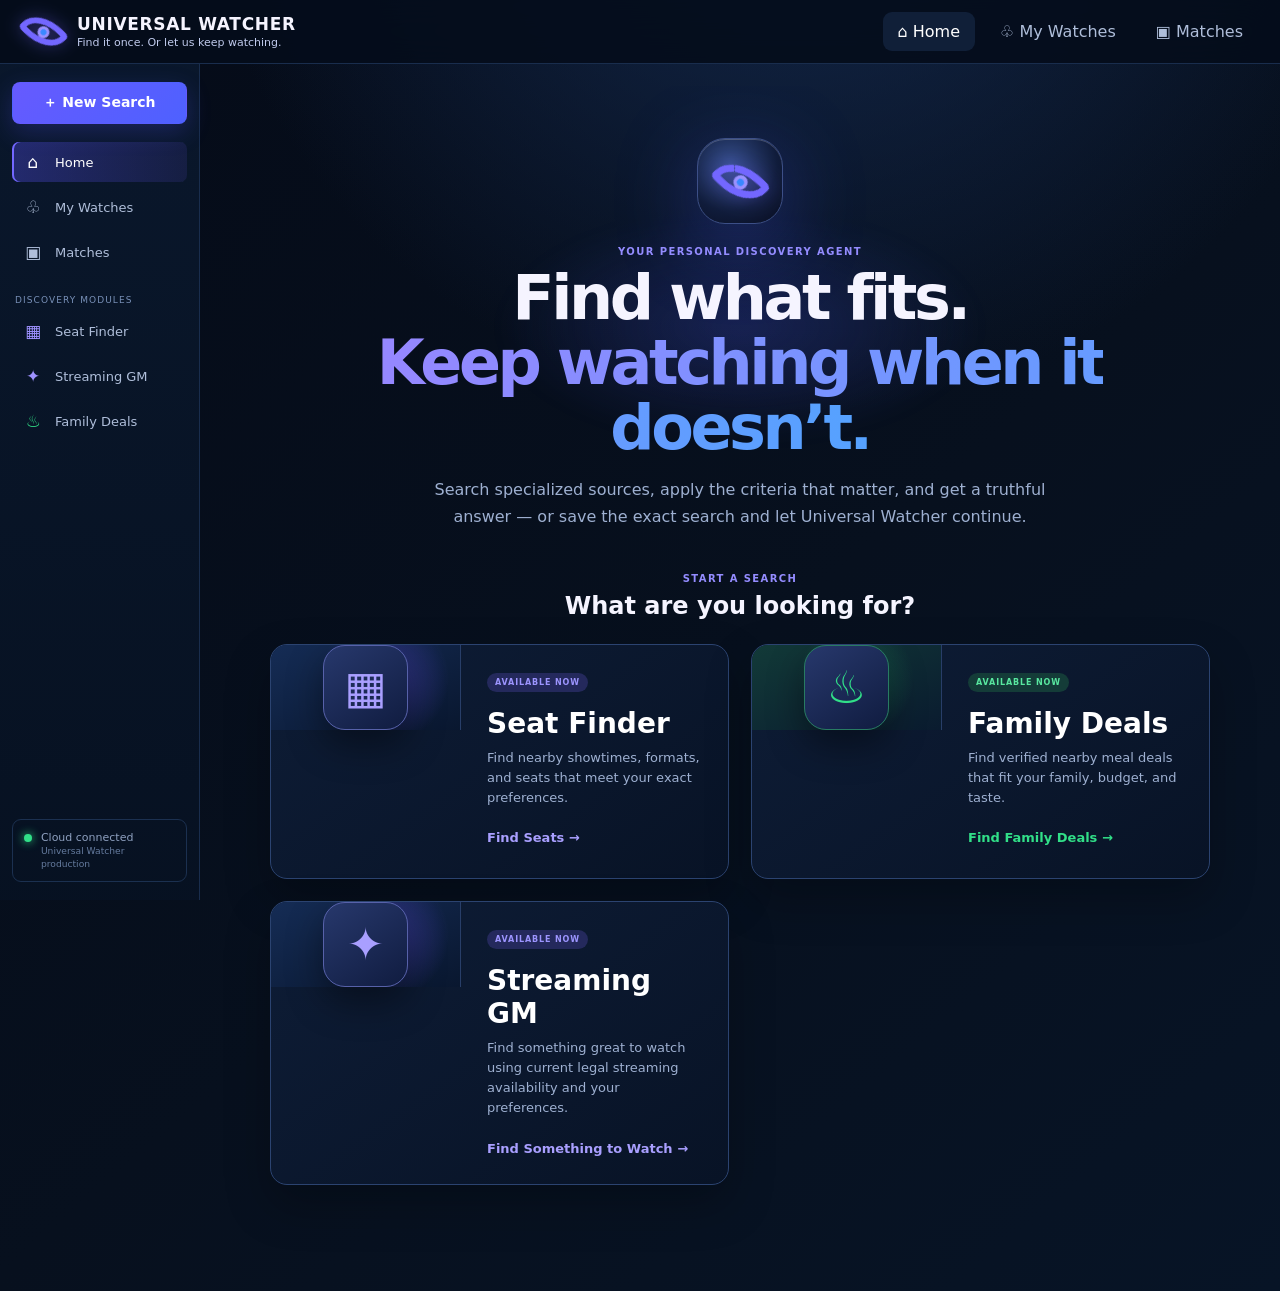
==== commit 9873c3bc: "Show production cloud connection in Universal Watcher shell" ====
--- a/web/index.html
+++ b/web/index.html
@@ -1,9 +1,9 @@
 <!doctype html>
-<html lang="en">
+<html lang="en" data-uw-production="true">
 <head>
   <meta charset="utf-8"><meta name="viewport" content="width=device-width, initial-scale=1">
   <meta name="description" content="Universal Watcher — find it once, or let us keep watching"><title>Universal Watcher</title>
-  <link rel="stylesheet" href="styles.css"><script src="app.js?v=20261004-2100" defer></script>
+  <link rel="stylesheet" href="styles.css"><script src="app.js?v=20261004-2130" defer></script>
 </head>
 <body>
   <a class="skip-link" href="#main-content">Skip to main content</a>
@@ -18,7 +18,7 @@
       <nav class="side-links" aria-label="Views"><button class="side-link is-active" type="button" data-view="home"><span>⌂</span> Home</button><button class="side-link" type="button" data-view="watches"><span>♧</span> My Watches</button><button class="side-link" type="button" data-view="matches"><span>▣</span> Matches</button></nav>
       <p class="side-label">DISCOVERY MODULES</p>
       <nav class="side-links module-links" aria-label="Discovery modules"><button class="side-link" type="button" data-view="movies"><span class="module-glyph movie-glyph">▦</span> Seat Finder</button><button class="side-link" type="button" data-view="movie-gm"><span class="module-glyph movie-glyph">✦</span> Streaming GM</button><button class="side-link" type="button" data-view="family-deals"><span class="module-glyph family-glyph">♨</span> Family Deals</button></nav>
-      <div class="sidebar-note"><span class="status-dot"></span><span>Local preview<br><small>No providers are contacted</small></span></div>
+      <div class="sidebar-note"><span class="status-dot"></span><span>Cloud connected<br><small>Universal Watcher production</small></span></div>
     </aside>
     <main id="main-content" class="main-content">
       <section class="view is-visible" data-page="home" aria-labelledby="home-title">
@@ -86,7 +86,7 @@
       </section>
       <section class="view" data-page="family-deals" aria-labelledby="deals-title">
         <header class="page-header"><span class="page-icon family-glyph">♨</span><div><h1 id="deals-title">Family Deals</h1><p>Find actual nearby meal deals for your whole party, with prices and source evidence.</p></div></header>
-        <div id="family-deals-preview-banner" class="offline-banner" role="status"><span>◷</span><div><strong>Live cloud checking is not connected</strong><small>This notice disappears when the Universal Watcher production API is connected. Searches then run in the cloud, not on your phone.</small></div></div>
+        <div id="family-deals-preview-banner" class="offline-banner" role="status" hidden><span>◷</span><div><strong>Live cloud checking is not connected</strong><small>This notice disappears when the Universal Watcher production API is connected. Searches then run in the cloud, not on your phone.</small></div></div>
         <form id="deal-search-form" class="deal-workspace">
           <div class="deal-columns">
             <article class="workflow-card"><header class="workflow-heading"><span>1</span><div><h2>Where should we look?</h2><p>Search the full selected radius. Coverage will be reported when live checking is connected.</p></div></header>
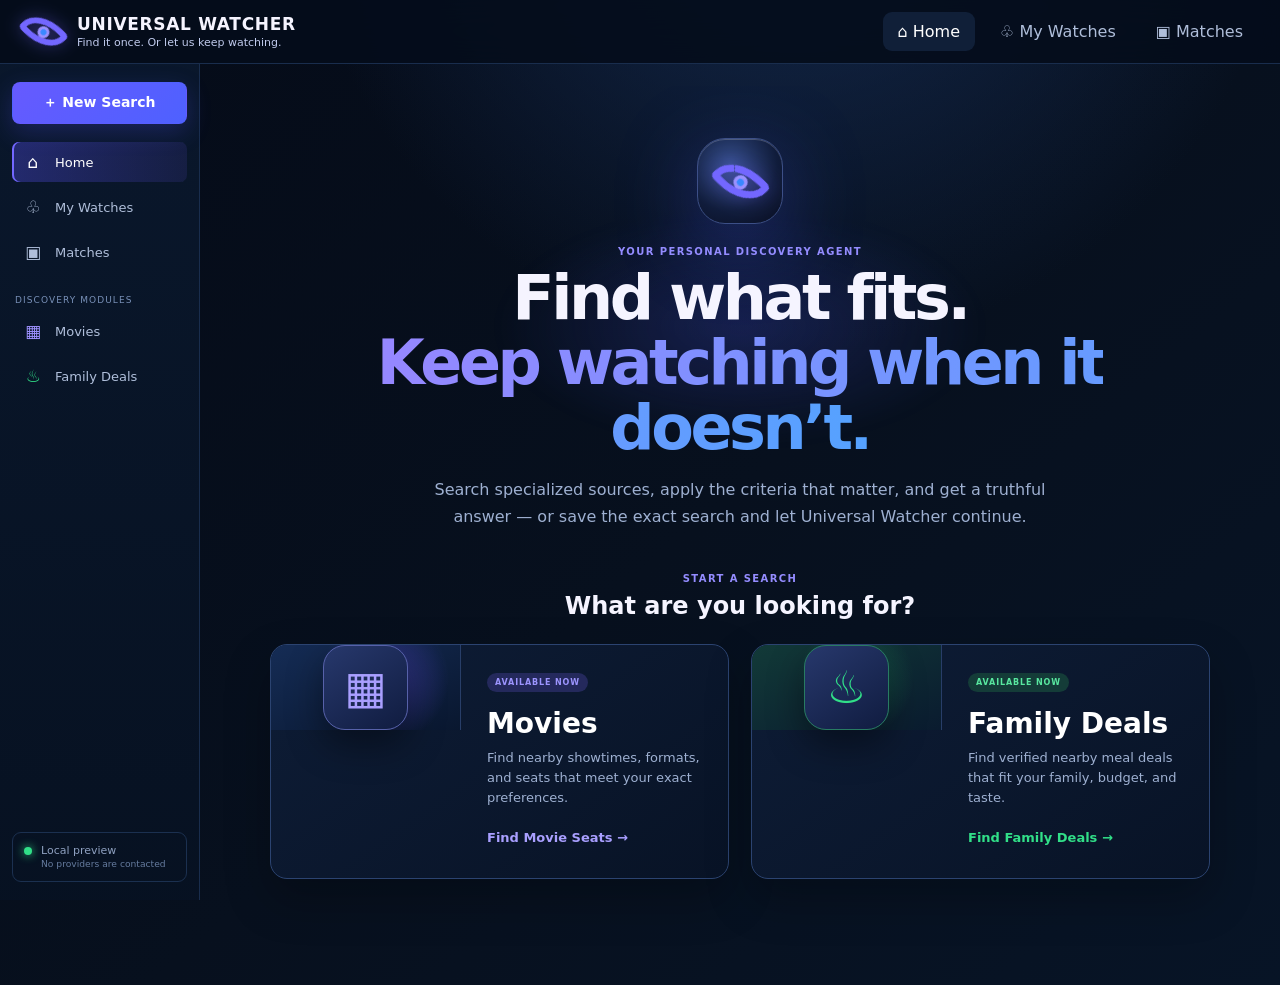
==== commit 84c48e78: "Add private session and live search status UI" ====
--- a/web/index.html
+++ b/web/index.html
@@ -1,9 +1,9 @@
 <!doctype html>
-<html lang="en" data-uw-production="true">
+<html lang="en">
 <head>
   <meta charset="utf-8"><meta name="viewport" content="width=device-width, initial-scale=1">
   <meta name="description" content="Universal Watcher — find it once, or let us keep watching"><title>Universal Watcher</title>
-  <link rel="stylesheet" href="styles.css"><script src="app.js?v=20261004-2130" defer></script>
+  <link rel="stylesheet" href="styles.css"><script src="app.js" defer></script>
 </head>
 <body>
   <a class="skip-link" href="#main-content">Skip to main content</a>
@@ -17,62 +17,23 @@
       <button class="button button-primary new-watch" type="button" data-view="home">＋ New Search</button>
       <nav class="side-links" aria-label="Views"><button class="side-link is-active" type="button" data-view="home"><span>⌂</span> Home</button><button class="side-link" type="button" data-view="watches"><span>♧</span> My Watches</button><button class="side-link" type="button" data-view="matches"><span>▣</span> Matches</button></nav>
       <p class="side-label">DISCOVERY MODULES</p>
-      <nav class="side-links module-links" aria-label="Discovery modules"><button class="side-link" type="button" data-view="movies"><span class="module-glyph movie-glyph">▦</span> Seat Finder</button><button class="side-link" type="button" data-view="movie-gm"><span class="module-glyph movie-glyph">✦</span> Streaming GM</button><button class="side-link" type="button" data-view="family-deals"><span class="module-glyph family-glyph">♨</span> Family Deals</button></nav>
-      <div class="sidebar-note"><span class="status-dot"></span><span>Cloud connected<br><small>Universal Watcher production</small></span></div>
+      <nav class="side-links module-links" aria-label="Discovery modules"><button class="side-link" type="button" data-view="movies"><span class="module-glyph movie-glyph">▦</span> Movies</button><button class="side-link" type="button" data-view="family-deals"><span class="module-glyph family-glyph">♨</span> Family Deals</button></nav>
+      <div class="sidebar-note"><span class="status-dot"></span><span>Local preview<br><small>No providers are contacted</small></span></div>
     </aside>
     <main id="main-content" class="main-content">
       <section class="view is-visible" data-page="home" aria-labelledby="home-title">
         <div class="home-hero"><div class="hero-orb" aria-hidden="true"><span class="eye-mark"><span></span></span></div><p class="eyebrow">YOUR PERSONAL DISCOVERY AGENT</p><h1 id="home-title">Find what fits.<br><span>Keep watching when it doesn’t.</span></h1><p>Search specialized sources, apply the criteria that matter, and get a truthful answer — or save the exact search and let Universal Watcher continue.</p></div>
         <section class="home-modules" aria-labelledby="choose-module-title"><div class="section-heading centered"><p class="eyebrow">START A SEARCH</p><h2 id="choose-module-title">What are you looking for?</h2></div><div class="home-module-grid">
-          <button class="home-module-card movies-card" type="button" data-view="movies"><span class="home-module-art" aria-hidden="true"><span class="film-icon">▦</span></span><span class="home-module-copy"><span class="availability">AVAILABLE NOW</span><strong>Seat Finder</strong><small>Find nearby showtimes, formats, and seats that meet your exact preferences.</small><b>Find Seats <span>→</span></b></span></button>
+          <button class="home-module-card movies-card" type="button" data-view="movies"><span class="home-module-art" aria-hidden="true"><span class="film-icon">▦</span></span><span class="home-module-copy"><span class="availability">AVAILABLE NOW</span><strong>Movies</strong><small>Find nearby showtimes, formats, and seats that meet your exact preferences.</small><b>Find Movie Seats <span>→</span></b></span></button>
           <button class="home-module-card deals-card" type="button" data-view="family-deals"><span class="home-module-art" aria-hidden="true"><span class="deal-icon">♨</span></span><span class="home-module-copy"><span class="availability">AVAILABLE NOW</span><strong>Family Deals</strong><small>Find verified nearby meal deals that fit your family, budget, and taste.</small><b>Find Family Deals <span>→</span></b></span></button>
-          <button class="home-module-card streaming-gm-card" type="button" data-view="movie-gm"><span class="home-module-art" aria-hidden="true"><span class="film-icon">✦</span></span><span class="home-module-copy"><span class="availability">AVAILABLE NOW</span><strong>Streaming GM</strong><small>Find something great to watch using current legal streaming availability and your preferences.</small><b>Find Something to Watch <span>→</span></b></span></button>
         </div></section>
         <section id="home-watch-section" class="conditional-section" hidden aria-labelledby="home-watches-title"><div class="section-heading"><p class="eyebrow">STILL LOOKING</p><h2 id="home-watches-title">Active Watches</h2></div><div id="home-watch-list" class="compact-list"></div></section>
         <section id="home-result-section" class="conditional-section" hidden aria-labelledby="home-results-title"><div class="section-heading"><p class="eyebrow">JUST FOUND</p><h2 id="home-results-title">Recent Results</h2></div><div id="home-result-list" class="compact-list"></div></section>
       </section>
-      <section class="view" data-page="movie-gm" aria-labelledby="movie-gm-page-title">
-  <header class="page-header"><span class="page-icon movie-glyph">✦</span><div><p class="eyebrow">STREAMING GM</p><h1 id="movie-gm-page-title">Streaming GM</h1><p>Find something great to watch. Movie GM ranks legal streaming options using quality, household fit, availability, and your feedback.</p></div></header>
-  <section class="movie-gm-panel" aria-labelledby="movie-gm-title">
-  <div class="movie-gm-heading"><div><p class="eyebrow">STREAMING GM</p><h2 id="movie-gm-title">Find something to watch</h2><p>Search current legal streaming offers, apply household fit, and separate confirmed upcoming releases.</p></div><div class="movie-gm-modes" role="group" aria-label="Movie search mode"><button type="button" class="gm-mode is-active" data-gm-mode="everyone">Everyone</button><button type="button" class="gm-mode" data-gm-mode="kids">Kids</button><button type="button" class="gm-mode" data-gm-mode="tonight">Tonight</button></div></div>
-  <form id="movie-gm-form" class="movie-gm-search">
-    <button class="button button-primary gm-pick-button" type="submit">✦ &nbsp; Find Me Something Good</button>
-    <details class="gm-specific-search">
-      <summary>Looking for something specific?</summary>
-      <div class="gm-specific-row">
-        <label class="field icon-field"><span>⌕</span><input id="movie-gm-query" type="search" placeholder="Movie title, actor, genre, or keyword" aria-label="Specific movie search"></label>
-        <button class="button button-outline" type="submit">Search</button>
-      </div>
-    </details>
-  </form>
-  <details class="gm-household-settings">
-    <summary><span>⚙ Household &amp; learning</span><small>Optional. Movie GM learns from your feedback.</small></summary>
-    <div class="gm-household-body">
-      <div class="gm-learning-summary" id="gm-learning-summary">No feedback yet. Rate a movie after a recommendation and Movie GM will learn from it.</div>
-      <form id="gm-viewer-form" class="gm-viewer-form">
-        <div class="gm-viewer-grid">
-          <label class="field">Name<input id="gm-viewer-name" type="text" maxlength="120" placeholder="e.g. Adult 1"></label>
-          <label class="field">Weight<input id="gm-viewer-weight" type="number" min="0" max="10" step="0.1" value="1"></label>
-          <label class="field gm-span-2">Likes / genres<input id="gm-viewer-preferred-genres" type="text" placeholder="Comedy, animation, adventure"></label>
-          <label class="field gm-span-2">Avoids / genres<input id="gm-viewer-disliked-genres" type="text" placeholder="Horror, very scary"></label>
-          <label class="field gm-span-2">Likes / keywords<input id="gm-viewer-preferred-keywords" type="text" placeholder="superheroes, animals, racing"></label>
-          <label class="field gm-span-2">Avoids / keywords<input id="gm-viewer-disliked-keywords" type="text" placeholder="gore, bleak"></label>
-          <label class="field">Min runtime<input id="gm-viewer-runtime-min" type="number" min="1" max="600" placeholder="Optional"></label>
-          <label class="field">Max runtime<input id="gm-viewer-runtime-max" type="number" min="1" max="600" placeholder="Optional"></label>
-        </div>
-        <button class="button button-outline" type="submit">Save household profile</button>
-      </form>
-      <div id="gm-viewer-list" class="gm-viewer-list"></div>
-    </div>
-  </details>
-  <div id="movie-gm-status" class="movie-gm-status" role="status" aria-live="polite">Ready. Let Streaming GM find something for you.</div>
-  <section id="movie-gm-results" class="movie-gm-results" hidden aria-live="polite"></section>
-</section>
-        
-</section>
-<section class="view" data-page="movies" aria-labelledby="movies-title">
-        <header class="page-header"><span class="page-icon movie-glyph">▦</span><div><h1 id="movies-title">Seat Finder</h1><p>Find showtimes, formats, and seats that meet your exact preferences.</p></div><button class="button button-quiet how-button" type="button" data-help>ⓘ &nbsp; How It Works</button></header>
-        <div id="movie-preview-banner" class="offline-banner" role="status"><span>◷</span><div><strong>Preview mode — theater search is separate from Movie GM</strong><small>The Movie GM streaming engine can run independently. AMC theater search remains a separate provider path.</small></div></div><form id="movie-search-form" class="movie-workspace">
+      <section class="view" data-page="movies" aria-labelledby="movies-title">
+        <header class="page-header"><span class="page-icon movie-glyph">▦</span><div><h1 id="movies-title">Movies</h1><p>Find showtimes and the best seats, or keep watching until they appear.</p></div><button class="button button-quiet how-button" type="button" data-help>ⓘ &nbsp; How It Works</button></header>
+        <div class="offline-banner" role="status"><span>◷</span><div><strong>Preview mode — search controls are safe to explore</strong><small>AMC is temporarily blocking normal requests. This page will not contact AMC or start the Movies engine.</small></div></div>
+        <form id="movie-search-form" class="movie-workspace">
           <div class="movie-columns"><div class="workflow-column">
             <article class="workflow-card"><header class="workflow-heading"><span>1</span><div><h2>Choose the Movie</h2><p>Search for a movie that’s playing near you.</p></div></header><div class="input-action-row"><label class="field icon-field"><span>⌕</span><input id="movie-title" name="movie" value="The Odyssey" autocomplete="off" aria-label="Movie title"></label><button class="button button-outline" type="button" data-preview-action="movies">⌕ &nbsp; Find Movies</button></div><div class="selection-preview"><div class="poster-placeholder" aria-hidden="true">THE<br>ODYSSEY</div><div><strong id="selected-movie-title">The Odyssey</strong><span class="now-badge">Title entered</span><small>Editable title · fuzzy matching stays in the protected engine</small></div></div></article>
             <article class="workflow-card"><header class="workflow-heading"><span>2</span><div><h2>Choose Where</h2><p>Find theaters near a location and select which ones to search.</p></div></header><div class="input-action-row"><label class="field icon-field"><span>⌖</span><input id="movie-location" name="location" value="West Hills, CA" aria-label="Location"></label><button class="button button-outline" type="button" data-location>⌖ &nbsp; Use My Location</button></div><div class="two-fields"><label>Radius<select id="movie-radius" name="radius"><option>5 miles</option><option>10 miles</option><option selected>30 miles</option><option>50 miles</option></select></label><label>Format<select id="movie-format" name="format"><option selected>Any Format</option><option>IMAX</option><option>IMAX 70MM</option><option>70MM</option><option>Dolby Cinema</option><option>3D</option><option>Standard</option></select></label></div><button class="button button-wide button-outline" type="button" data-preview-action="theaters">⌕ &nbsp; Find Theaters</button><div class="theater-heading"><strong>Select Theaters <span>(4 saved locally)</span></strong><button type="button" data-select-all>☑ Select All</button></div><div class="theater-list" id="theater-list"><label><input type="checkbox" name="theaters" value="AMC Topanga 12" checked><span>AMC Topanga 12</span><small>0.8 mi</small></label><label><input type="checkbox" name="theaters" value="AMC Fallbrook 7" checked><span>AMC Fallbrook 7</span><small>3.2 mi</small></label><label><input type="checkbox" name="theaters" value="AMC Burbank 16" checked><span>AMC Burbank 16</span><small>16.4 mi</small></label><label><input type="checkbox" name="theaters" value="AMC Universal CityWalk 19" checked><span>AMC Universal CityWalk 19</span><small>18.4 mi</small></label></div></article>
@@ -86,7 +47,15 @@
       </section>
       <section class="view" data-page="family-deals" aria-labelledby="deals-title">
         <header class="page-header"><span class="page-icon family-glyph">♨</span><div><h1 id="deals-title">Family Deals</h1><p>Find actual nearby meal deals for your whole party, with prices and source evidence.</p></div></header>
-        <div id="family-deals-preview-banner" class="offline-banner" role="status" hidden><span>◷</span><div><strong>Live cloud checking is not connected</strong><small>This notice disappears when the Universal Watcher production API is connected. Searches then run in the cloud, not on your phone.</small></div></div>
+        <section class="workflow-card" id="deal-auth-panel" aria-labelledby="deal-auth-title">
+          <header class="workflow-heading"><span>↗</span><div><h2 id="deal-auth-title">Connect to your private search</h2><p>Sign in to run one Family Deals search. Your access key stays in this browser session and is never saved.</p></div></header>
+          <form id="deal-auth-form">
+            <label class="stack-label" for="deal-access-secret">Private access key</label>
+            <div class="input-action-row"><input id="deal-access-secret" type="password" autocomplete="current-password" required minlength="1" aria-label="Private access key"><button class="button button-outline" type="submit">Connect</button></div>
+            <p class="field-note" id="deal-auth-message" role="status">Not connected.</p>
+          </form>
+        </section>
+        <div class="offline-banner" id="deal-live-banner" role="status"><span>◷</span><div><strong>Search runs once when you ask</strong><small>No recurring search is started by this form. Results will appear as the worker verifies them.</small></div></div>
         <form id="deal-search-form" class="deal-workspace">
           <div class="deal-columns">
             <article class="workflow-card"><header class="workflow-heading"><span>1</span><div><h2>Where should we look?</h2><p>Search the full selected radius. Coverage will be reported when live checking is connected.</p></div></header>
@@ -105,10 +74,7 @@
               <label class="check-row"><input id="deal-open-tonight" type="checkbox" name="open_tonight"> Open tonight for dinner only</label><p class="field-note">Unknown classification or hours will be identified as uncertain, never guessed.</p>
             </article>
           </div>
-          <div class="deal-actions">
-            <button class="button button-primary" type="submit">⌕ &nbsp; Find Family Deals</button>
-            <button class="button button-watch" type="button" data-save-deal-watch>♧ &nbsp; Save this Search</button>
-          </div>
+          <aside class="search-summary deal-summary" aria-labelledby="deal-summary-title"><header><h2 id="deal-summary-title">Your Family Deals Search</h2><button type="button" data-focus-deal>✎ Edit</button></header><dl><div><dt>Near</dt><dd id="deal-summary-location">Add a location</dd></div><div><dt>Radius</dt><dd id="deal-summary-radius">7 miles</dd></div><div><dt>Party</dt><dd id="deal-summary-party">4 people</dd></div><div><dt>Total budget</dt><dd id="deal-summary-budget">Add a maximum</dd></div><div><dt>Cuisine</dt><dd id="deal-summary-cuisine">Any cuisine</dd></div><div><dt>Restaurants</dt><dd id="deal-summary-type">Any</dd></div><div><dt>Dinner</dt><dd id="deal-summary-hours">Any availability</dd></div></dl><button class="button button-primary button-wide" type="submit">⌕ &nbsp; Find Family Deals</button><p>One-time search only. Nothing runs again unless you start another search.</p></aside>
         </form>
         <section id="deal-preview-result" class="preview-result" hidden aria-live="polite"></section>
       </section>
